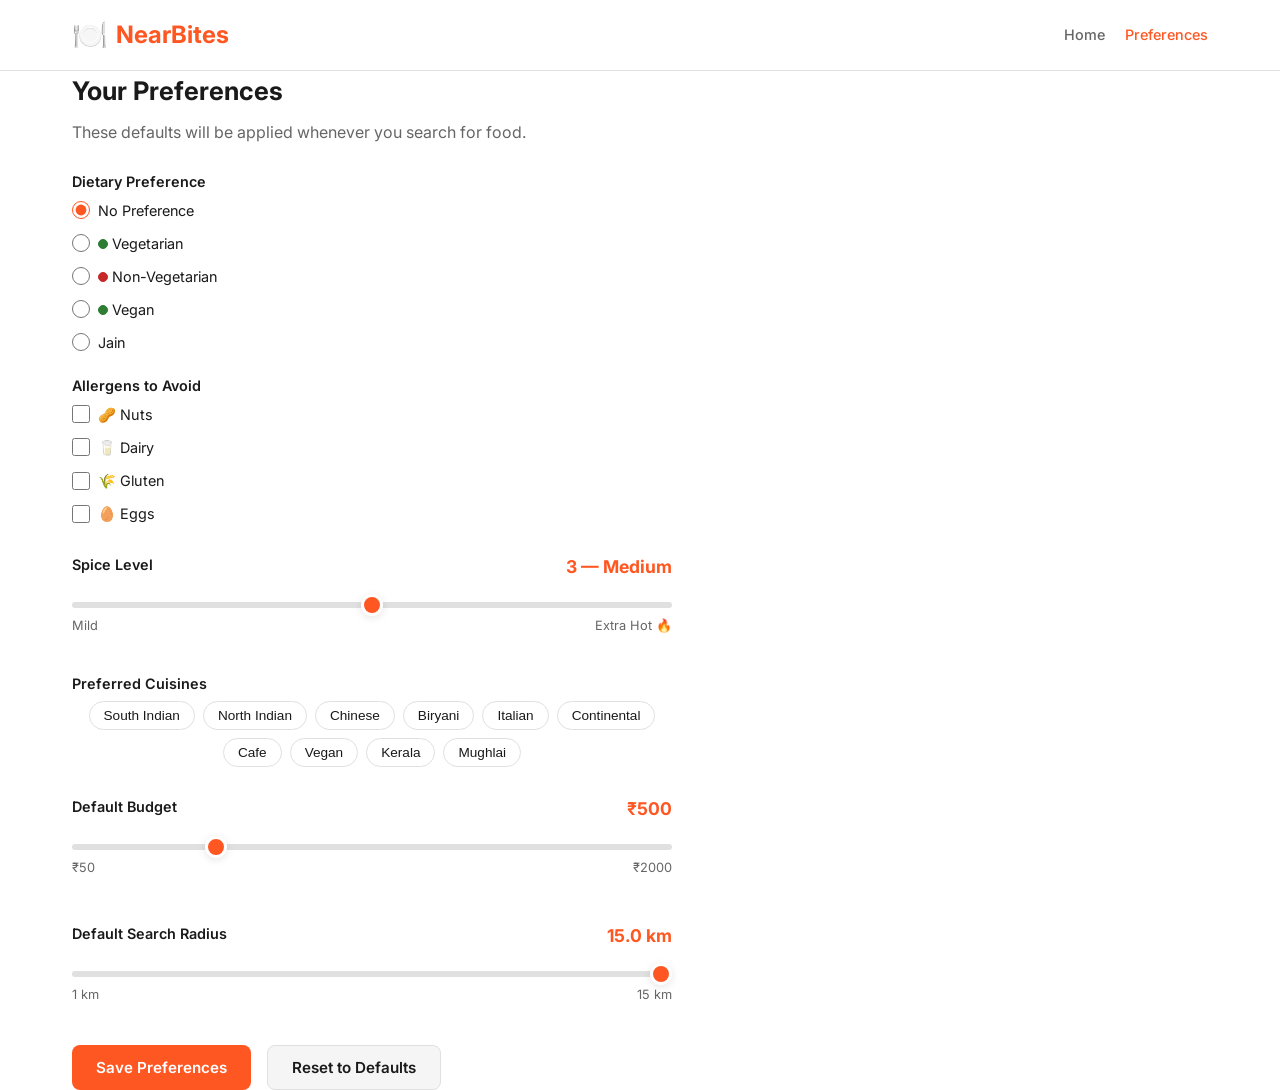
==== frontend/preferences.html @ 2220579f "Initial NearBites setup" ====
<!DOCTYPE html>
<html lang="en">
<head>
    <meta charset="UTF-8">
    <meta name="viewport" content="width=device-width, initial-scale=1.0">
    <title>NearBites — Preferences</title>
    <link rel="stylesheet" href="css/style.css">
    <link rel="stylesheet" href="css/responsive.css">
</head>
<body>
    <header class="header">
        <div class="container">
            <a href="index.html" class="logo">
                <span class="logo-icon">🍽️</span>
                <span>NearBites</span>
            </a>
            <nav>
                <ul class="nav-links">
                    <li><a href="index.html">Home</a></li>
                    <li><a href="preferences.html" class="active">Preferences</a></li>
                </ul>
            </nav>
        </div>
    </header>

    <div class="container section">
        <h1 style="font-size:1.6rem;margin-bottom:8px">Your Preferences</h1>
        <p class="text-secondary mb-24">These defaults will be applied whenever you search for food.</p>

        <div style="max-width:600px">
            <!-- Dietary Preference -->
            <div class="form-group">
                <p class="form-label">Dietary Preference</p>
                <div class="radio-group" id="dietary-options">
                    <label class="radio-label">
                        <input type="radio" name="dietary" value="">
                        <span>No Preference</span>
                    </label>
                    <label class="radio-label">
                        <input type="radio" name="dietary" value="veg">
                        <span><span class="dot dot-veg"></span> Vegetarian</span>
                    </label>
                    <label class="radio-label">
                        <input type="radio" name="dietary" value="non-veg">
                        <span><span class="dot dot-nonveg"></span> Non-Vegetarian</span>
                    </label>
                    <label class="radio-label">
                        <input type="radio" name="dietary" value="vegan">
                        <span><span class="dot dot-veg"></span> Vegan</span>
                    </label>
                    <label class="radio-label">
                        <input type="radio" name="dietary" value="jain">
                        <span>Jain</span>
                    </label>
                </div>
            </div>

            <!-- Allergens -->
            <div class="form-group">
                <p class="form-label">Allergens to Avoid</p>
                <div class="checkbox-group" id="allergen-options">
                    <label class="checkbox-label">
                        <input type="checkbox" name="allergens" value="nuts">
                        <span>🥜 Nuts</span>
                    </label>
                    <label class="checkbox-label">
                        <input type="checkbox" name="allergens" value="dairy">
                        <span>🥛 Dairy</span>
                    </label>
                    <label class="checkbox-label">
                        <input type="checkbox" name="allergens" value="gluten">
                        <span>🌾 Gluten</span>
                    </label>
                    <label class="checkbox-label">
                        <input type="checkbox" name="allergens" value="eggs">
                        <span>🥚 Eggs</span>
                    </label>
                </div>
            </div>

            <!-- Spice Level -->
            <div class="form-group">
                <div class="slider-container">
                    <div class="slider-label">
                        <span class="form-label">Spice Level</span>
                        <span class="slider-value" id="spice-display">3 — Medium</span>
                    </div>
                    <input type="range" id="spice-slider" min="1" max="5" step="1" value="3">
                    <div class="slider-label text-secondary" style="font-size:0.8rem">
                        <span>Mild</span>
                        <span>Extra Hot 🔥</span>
                    </div>
                </div>
            </div>

            <!-- Cuisine Preferences -->
            <div class="form-group">
                <p class="form-label">Preferred Cuisines</p>
                <div class="chip-group" id="cuisine-options">
                    <button type="button" class="chip" data-cuisine="south-indian">South Indian</button>
                    <button type="button" class="chip" data-cuisine="north-indian">North Indian</button>
                    <button type="button" class="chip" data-cuisine="chinese">Chinese</button>
                    <button type="button" class="chip" data-cuisine="biryani">Biryani</button>
                    <button type="button" class="chip" data-cuisine="italian">Italian</button>
                    <button type="button" class="chip" data-cuisine="continental">Continental</button>
                    <button type="button" class="chip" data-cuisine="cafe">Cafe</button>
                    <button type="button" class="chip" data-cuisine="vegan">Vegan</button>
                    <button type="button" class="chip" data-cuisine="kerala">Kerala</button>
                    <button type="button" class="chip" data-cuisine="mughlai">Mughlai</button>
                </div>
            </div>

            <!-- Default Budget -->
            <div class="form-group">
                <div class="slider-container">
                    <div class="slider-label">
                        <span class="form-label">Default Budget</span>
                        <span class="slider-value" id="budget-display">₹500</span>
                    </div>
                    <input type="range" id="budget-slider" min="50" max="2000" step="50" value="500">
                    <div class="slider-label text-secondary" style="font-size:0.8rem">
                        <span>₹50</span>
                        <span>₹2000</span>
                    </div>
                </div>
            </div>

            <!-- Default Radius -->
            <div class="form-group">
                <div class="slider-container">
                    <div class="slider-label">
                        <span class="form-label">Default Search Radius</span>
                        <span class="slider-value" id="radius-display">5.0 km</span>
                    </div>
                    <input type="range" id="radius-slider" min="1000" max="15000" step="500" value="5000">
                    <div class="slider-label text-secondary" style="font-size:0.8rem">
                        <span>1 km</span>
                        <span>15 km</span>
                    </div>
                </div>
            </div>

            <!-- Actions -->
            <div class="flex gap-16 mt-24">
                <button class="btn btn-primary" id="save-btn">Save Preferences</button>
                <button class="btn btn-secondary" id="reset-btn">Reset to Defaults</button>
            </div>
        </div>
    </div>

    <script type="module">
        import { getPreferences, savePreferences, resetPreferences, showToast } from './js/preferences.js';

        const spiceLabels = { 1: "Mild", 2: "Mild-Medium", 3: "Medium", 4: "Hot", 5: "Extra Hot 🔥" };

        function loadForm() {
            const prefs = getPreferences();

            // Dietary
            const dietaryRadio = document.querySelector(`input[name="dietary"][value="${prefs.defaultDietary || ""}"]`);
            if (dietaryRadio) dietaryRadio.checked = true;

            // Allergens
            (prefs.allergens || []).forEach(a => {
                const cb = document.querySelector(`input[name="allergens"][value="${a}"]`);
                if (cb) cb.checked = true;
            });

            // Spice
            const spiceSlider = document.getElementById("spice-slider");
            spiceSlider.value = prefs.spiceLevel || 3;
            document.getElementById("spice-display").textContent = `${spiceSlider.value} — ${spiceLabels[spiceSlider.value]}`;

            // Cuisines
            (prefs.defaultCuisines || []).forEach(c => {
                const chip = document.querySelector(`[data-cuisine="${c}"]`);
                if (chip) chip.classList.add("active");
            });

            // Budget
            const budgetSlider = document.getElementById("budget-slider");
            budgetSlider.value = prefs.defaultBudget || 500;
            document.getElementById("budget-display").textContent = `₹${budgetSlider.value}`;

            // Radius
            const radiusSlider = document.getElementById("radius-slider");
            radiusSlider.value = prefs.defaultRadius || 5000;
            document.getElementById("radius-display").textContent = `${(radiusSlider.value / 1000).toFixed(1)} km`;
        }

        function getFormValues() {
            const dietary = document.querySelector('input[name="dietary"]:checked');
            const allergens = Array.from(document.querySelectorAll('input[name="allergens"]:checked'))
                .map(cb => cb.value);
            const cuisines = Array.from(document.querySelectorAll('[data-cuisine].active'))
                .map(c => c.dataset.cuisine);

            return {
                defaultDietary: dietary ? dietary.value : "",
                allergens,
                spiceLevel: parseInt(document.getElementById("spice-slider").value),
                defaultCuisines: cuisines,
                defaultBudget: parseInt(document.getElementById("budget-slider").value),
                defaultRadius: parseInt(document.getElementById("radius-slider").value),
            };
        }

        // Spice slider live update
        document.getElementById("spice-slider").addEventListener("input", (e) => {
            document.getElementById("spice-display").textContent = `${e.target.value} — ${spiceLabels[e.target.value]}`;
        });

        // Budget slider live update
        document.getElementById("budget-slider").addEventListener("input", (e) => {
            document.getElementById("budget-display").textContent = `₹${e.target.value}`;
        });

        // Radius slider live update
        document.getElementById("radius-slider").addEventListener("input", (e) => {
            document.getElementById("radius-display").textContent = `${(e.target.value / 1000).toFixed(1)} km`;
        });

        // Cuisine chips toggle
        document.querySelectorAll("[data-cuisine]").forEach(chip => {
            chip.addEventListener("click", () => chip.classList.toggle("active"));
        });

        // Save
        document.getElementById("save-btn").addEventListener("click", () => {
            savePreferences(getFormValues());
            showToast("Preferences saved!");
        });

        // Reset
        document.getElementById("reset-btn").addEventListener("click", () => {
            resetPreferences();
            loadForm();
            showToast("Preferences reset to defaults.");
        });

        // Init
        loadForm();
    </script>
</body>
</html>
---- frontend/css/style.css ----
@import url('https://fonts.googleapis.com/css2?family=Inter:wght@300;400;500;600;700&display=swap');

:root {
    --primary: #FF5722;
    --primary-dark: #E64A19;
    --primary-light: #FF8A65;
    --bg: #FFFFFF;
    --text: #1A1A1A;
    --text-secondary: #666666;
    --surface: #F5F5F5;
    --border: #E0E0E0;
    --success: #4CAF50;
    --warning: #FFC107;
    --error: #F44336;
    --veg: #2E7D32;
    --non-veg: #C62828;
    --shadow: 0 2px 8px rgba(0, 0, 0, 0.1);
    --shadow-hover: 0 4px 16px rgba(0, 0, 0, 0.15);
    --radius: 12px;
    --radius-sm: 8px;
    --transition: all 0.3s ease;
}

* {
    margin: 0;
    padding: 0;
    box-sizing: border-box;
}

body {
    font-family: 'Inter', -apple-system, BlinkMacSystemFont, sans-serif;
    color: var(--text);
    background: var(--bg);
    line-height: 1.6;
    -webkit-font-smoothing: antialiased;
}

a {
    color: var(--primary);
    text-decoration: none;
    transition: var(--transition);
}

a:hover {
    color: var(--primary-dark);
}

/* Layout */
.container {
    max-width: 1200px;
    margin: 0 auto;
    padding: 0 16px;
}

.grid {
    display: grid;
    gap: 16px;
    grid-template-columns: 1fr;
}

/* Header */
.header {
    background: var(--bg);
    border-bottom: 1px solid var(--border);
    padding: 12px 0;
    position: sticky;
    top: 0;
    z-index: 100;
}

.header .container {
    display: flex;
    align-items: center;
    justify-content: space-between;
}

.logo {
    font-size: 1.5rem;
    font-weight: 700;
    color: var(--primary);
    display: flex;
    align-items: center;
    gap: 8px;
}

.logo-icon {
    font-size: 1.8rem;
}

.nav-links {
    display: flex;
    gap: 20px;
    list-style: none;
}

.nav-links a {
    color: var(--text-secondary);
    font-weight: 500;
    font-size: 0.9rem;
}

.nav-links a:hover,
.nav-links a.active {
    color: var(--primary);
}

/* Hero */
.hero {
    text-align: center;
    padding: 60px 16px 40px;
    background: linear-gradient(135deg, #FFF3E0 0%, #FFE0B2 100%);
}

.hero h1 {
    font-size: 2rem;
    font-weight: 700;
    margin-bottom: 8px;
    color: var(--text);
}

.hero p {
    font-size: 1.1rem;
    color: var(--text-secondary);
    margin-bottom: 32px;
}

/* Buttons */
.btn {
    display: inline-flex;
    align-items: center;
    justify-content: center;
    gap: 8px;
    padding: 12px 24px;
    border-radius: var(--radius-sm);
    font-family: inherit;
    font-size: 0.95rem;
    font-weight: 600;
    cursor: pointer;
    border: none;
    transition: var(--transition);
}

.btn-primary {
    background: var(--primary);
    color: white;
}

.btn-primary:hover {
    background: var(--primary-dark);
    transform: translateY(-1px);
    box-shadow: var(--shadow-hover);
}

.btn-secondary {
    background: var(--surface);
    color: var(--text);
    border: 1px solid var(--border);
}

.btn-secondary:hover {
    background: var(--border);
}

.btn-outline {
    background: transparent;
    color: var(--primary);
    border: 2px solid var(--primary);
}

.btn-outline:hover {
    background: var(--primary);
    color: white;
}

.btn-icon {
    width: 40px;
    height: 40px;
    padding: 0;
    border-radius: 50%;
}

.btn-sm {
    padding: 8px 16px;
    font-size: 0.85rem;
}

.btn-lg {
    padding: 16px 32px;
    font-size: 1.1rem;
}

.btn:disabled {
    opacity: 0.5;
    cursor: not-allowed;
    transform: none;
}

/* Cards */
.card {
    background: var(--bg);
    border-radius: var(--radius);
    box-shadow: var(--shadow);
    overflow: hidden;
    transition: var(--transition);
}

.card:hover {
    box-shadow: var(--shadow-hover);
    transform: translateY(-2px);
}

.card-img {
    width: 100%;
    height: 180px;
    object-fit: cover;
    background: var(--surface);
}

.card-body {
    padding: 16px;
}

.card-title {
    font-size: 1.1rem;
    font-weight: 600;
    margin-bottom: 4px;
}

.card-subtitle {
    font-size: 0.85rem;
    color: var(--text-secondary);
    margin-bottom: 8px;
}

.card-meta {
    display: flex;
    align-items: center;
    gap: 12px;
    flex-wrap: wrap;
    font-size: 0.85rem;
    color: var(--text-secondary);
}

/* Chips / Tags */
.chip {
    display: inline-flex;
    align-items: center;
    padding: 6px 14px;
    border-radius: 20px;
    font-size: 0.85rem;
    font-weight: 500;
    cursor: pointer;
    transition: var(--transition);
    border: 1px solid var(--border);
    background: var(--bg);
    color: var(--text);
    user-select: none;
}

.chip:hover {
    border-color: var(--primary);
    color: var(--primary);
}

.chip.active {
    background: var(--primary);
    color: white;
    border-color: var(--primary);
}

.chip-group {
    display: flex;
    flex-wrap: wrap;
    gap: 8px;
}

.tag {
    display: inline-flex;
    align-items: center;
    padding: 2px 8px;
    border-radius: 4px;
    font-size: 0.75rem;
    font-weight: 500;
    background: var(--surface);
    color: var(--text-secondary);
}

.tag-cuisine {
    background: #FFF3E0;
    color: #E65100;
}

/* Veg/Non-veg indicators */
.diet-badge {
    display: inline-flex;
    align-items: center;
    gap: 4px;
    font-size: 0.8rem;
    font-weight: 500;
}

.dot {
    width: 10px;
    height: 10px;
    border-radius: 50%;
    display: inline-block;
    border: 1.5px solid;
}

.dot-veg {
    background: var(--veg);
    border-color: var(--veg);
}

.dot-nonveg {
    background: var(--non-veg);
    border-color: var(--non-veg);
}

.dot-vegan {
    background: var(--veg);
    border-color: var(--veg);
    position: relative;
}

/* Rating */
.rating {
    display: inline-flex;
    align-items: center;
    gap: 4px;
    font-weight: 600;
    color: var(--text);
}

.rating-star {
    color: #FFC107;
}

.rating-count {
    font-weight: 400;
    color: var(--text-secondary);
    font-size: 0.85rem;
}

/* Price level */
.price-level {
    color: var(--text-secondary);
    font-weight: 500;
}

.price-level .active-price {
    color: var(--veg);
    font-weight: 700;
}

/* Badge */
.badge {
    display: inline-flex;
    align-items: center;
    padding: 3px 10px;
    border-radius: 4px;
    font-size: 0.75rem;
    font-weight: 600;
    text-transform: uppercase;
    letter-spacing: 0.5px;
}

.badge-open {
    background: #E8F5E9;
    color: var(--veg);
}

.badge-closed {
    background: #FFEBEE;
    color: var(--non-veg);
}

.badge-budget {
    background: #E8F5E9;
    color: var(--veg);
}

.badge-over-budget {
    background: #FFF3E0;
    color: #E65100;
}

/* Forms */
.form-group {
    margin-bottom: 20px;
}

.form-label {
    display: block;
    font-weight: 600;
    margin-bottom: 6px;
    font-size: 0.9rem;
    color: var(--text);
}

.form-input {
    width: 100%;
    padding: 12px 16px;
    border: 1px solid var(--border);
    border-radius: var(--radius-sm);
    font-family: inherit;
    font-size: 0.95rem;
    transition: var(--transition);
    background: var(--bg);
}

.form-input:focus {
    outline: none;
    border-color: var(--primary);
    box-shadow: 0 0 0 3px rgba(255, 87, 34, 0.1);
}

/* Slider */
.slider-container {
    padding: 8px 0;
}

.slider-label {
    display: flex;
    justify-content: space-between;
    margin-bottom: 8px;
    font-size: 0.9rem;
}

.slider-value {
    font-weight: 700;
    color: var(--primary);
    font-size: 1.1rem;
}

input[type="range"] {
    -webkit-appearance: none;
    appearance: none;
    width: 100%;
    height: 6px;
    border-radius: 3px;
    background: var(--border);
    outline: none;
    transition: var(--transition);
}

input[type="range"]::-webkit-slider-thumb {
    -webkit-appearance: none;
    appearance: none;
    width: 22px;
    height: 22px;
    border-radius: 50%;
    background: var(--primary);
    cursor: pointer;
    border: 3px solid white;
    box-shadow: var(--shadow);
}

input[type="range"]::-moz-range-thumb {
    width: 22px;
    height: 22px;
    border-radius: 50%;
    background: var(--primary);
    cursor: pointer;
    border: 3px solid white;
    box-shadow: var(--shadow);
}

/* Tabs */
.tabs {
    display: flex;
    border-bottom: 2px solid var(--border);
    gap: 0;
}

.tab {
    padding: 12px 24px;
    font-weight: 500;
    color: var(--text-secondary);
    cursor: pointer;
    border-bottom: 2px solid transparent;
    margin-bottom: -2px;
    transition: var(--transition);
    background: none;
    border-top: none;
    border-left: none;
    border-right: none;
    font-family: inherit;
    font-size: 0.95rem;
}

.tab:hover {
    color: var(--primary);
}

.tab.active {
    color: var(--primary);
    border-bottom-color: var(--primary);
    font-weight: 600;
}

.tab-content {
    display: none;
    padding: 16px 0;
}

.tab-content.active {
    display: block;
}

/* Sidebar */
.sidebar {
    background: var(--bg);
    border-right: 1px solid var(--border);
    padding: 16px;
    border-radius: var(--radius);
    box-shadow: var(--shadow);
}

.sidebar h3 {
    font-size: 1rem;
    margin-bottom: 16px;
    color: var(--text);
}

.sidebar-section {
    margin-bottom: 24px;
    padding-bottom: 16px;
    border-bottom: 1px solid var(--border);
}

.sidebar-section:last-child {
    border-bottom: none;
}

.sidebar-toggle {
    display: flex;
    align-items: center;
    justify-content: space-between;
    width: 100%;
    padding: 12px 16px;
    background: var(--surface);
    border: none;
    border-radius: var(--radius-sm);
    font-family: inherit;
    font-size: 0.95rem;
    font-weight: 600;
    cursor: pointer;
    margin-bottom: 16px;
}

/* Map */
.map-container {
    width: 100%;
    height: 400px;
    border-radius: var(--radius);
    overflow: hidden;
    box-shadow: var(--shadow);
}

.map-container-sm {
    height: 250px;
}

/* Loading skeleton */
.skeleton {
    background: linear-gradient(90deg, var(--surface) 25%, #E8E8E8 50%, var(--surface) 75%);
    background-size: 200% 100%;
    animation: shimmer 1.5s infinite;
    border-radius: var(--radius-sm);
}

.skeleton-card {
    height: 280px;
    border-radius: var(--radius);
}

.skeleton-text {
    height: 16px;
    margin-bottom: 8px;
    width: 80%;
}

.skeleton-text-sm {
    height: 12px;
    width: 60%;
}

@keyframes shimmer {
    0% { background-position: -200% 0; }
    100% { background-position: 200% 0; }
}

/* Empty state */
.empty-state {
    text-align: center;
    padding: 60px 20px;
    color: var(--text-secondary);
}

.empty-state-icon {
    font-size: 4rem;
    margin-bottom: 16px;
    opacity: 0.5;
}

.empty-state h3 {
    font-size: 1.2rem;
    color: var(--text);
    margin-bottom: 8px;
}

.empty-state p {
    font-size: 0.95rem;
    max-width: 400px;
    margin: 0 auto;
}

/* Sticky top bar */
.top-bar {
    background: var(--bg);
    border-bottom: 1px solid var(--border);
    padding: 10px 0;
    position: sticky;
    top: 56px;
    z-index: 90;
}

.top-bar .container {
    display: flex;
    align-items: center;
    gap: 12px;
    flex-wrap: wrap;
    font-size: 0.85rem;
}

.top-bar-item {
    display: flex;
    align-items: center;
    gap: 4px;
    color: var(--text-secondary);
}

.top-bar-item strong {
    color: var(--text);
}

/* Dish card (for Dish view) */
.dish-card {
    display: flex;
    align-items: center;
    justify-content: space-between;
    padding: 12px 16px;
    background: var(--bg);
    border: 1px solid var(--border);
    border-radius: var(--radius-sm);
    transition: var(--transition);
}

.dish-card:hover {
    border-color: var(--primary-light);
    box-shadow: var(--shadow);
}

.dish-card-info {
    flex: 1;
}

.dish-card-name {
    font-weight: 600;
    font-size: 0.95rem;
    margin-bottom: 2px;
}

.dish-card-restaurant {
    font-size: 0.8rem;
    color: var(--text-secondary);
}

.dish-card-price {
    font-weight: 700;
    font-size: 1.1rem;
    color: var(--primary);
    white-space: nowrap;
    margin-left: 16px;
}

.dish-card-meta {
    display: flex;
    align-items: center;
    gap: 8px;
    margin-top: 4px;
    font-size: 0.8rem;
    color: var(--text-secondary);
}

/* Dish in restaurant detail */
.menu-section {
    margin-bottom: 24px;
}

.menu-section h3 {
    font-size: 1.1rem;
    font-weight: 600;
    margin-bottom: 12px;
    padding-bottom: 8px;
    border-bottom: 2px solid var(--primary);
    color: var(--text);
}

.menu-item {
    display: flex;
    align-items: flex-start;
    justify-content: space-between;
    padding: 12px 0;
    border-bottom: 1px solid var(--surface);
}

.menu-item:last-child {
    border-bottom: none;
}

.menu-item-info {
    flex: 1;
    margin-right: 16px;
}

.menu-item-name {
    font-weight: 600;
    display: flex;
    align-items: center;
    gap: 6px;
}

.menu-item-desc {
    font-size: 0.85rem;
    color: var(--text-secondary);
    margin-top: 2px;
}

.menu-item-price {
    font-weight: 700;
    font-size: 1rem;
    white-space: nowrap;
}

.menu-item.over-budget {
    opacity: 0.5;
}

.menu-item.over-budget .menu-item-price {
    color: var(--text-secondary);
}

/* Toast */
.toast {
    position: fixed;
    bottom: 24px;
    left: 50%;
    transform: translateX(-50%) translateY(100px);
    background: var(--text);
    color: white;
    padding: 12px 24px;
    border-radius: var(--radius-sm);
    font-size: 0.9rem;
    font-weight: 500;
    box-shadow: var(--shadow-hover);
    z-index: 1000;
    transition: transform 0.3s ease;
    pointer-events: none;
}

.toast.show {
    transform: translateX(-50%) translateY(0);
}

/* Restaurant detail hero */
.restaurant-hero {
    background: var(--surface);
    padding: 24px 0;
}

.restaurant-hero h1 {
    font-size: 1.8rem;
    margin-bottom: 8px;
}

.restaurant-meta {
    display: flex;
    align-items: center;
    gap: 16px;
    flex-wrap: wrap;
    margin-bottom: 12px;
}

/* Location input */
.location-input-group {
    display: flex;
    gap: 8px;
    max-width: 500px;
    margin: 0 auto;
}

.location-input-group .form-input {
    flex: 1;
}

/* Section */
.section {
    padding: 24px 0;
}

.section-title {
    font-size: 1.2rem;
    font-weight: 700;
    margin-bottom: 16px;
    color: var(--text);
}

/* Checkbox/Radio */
.checkbox-group,
.radio-group {
    display: flex;
    flex-direction: column;
    gap: 10px;
}

.checkbox-label,
.radio-label {
    display: flex;
    align-items: center;
    gap: 8px;
    cursor: pointer;
    font-size: 0.9rem;
}

.checkbox-label input,
.radio-label input {
    accent-color: var(--primary);
    width: 18px;
    height: 18px;
}

/* Info window on map */
.info-window {
    padding: 4px;
    min-width: 200px;
}

.info-window h4 {
    margin-bottom: 4px;
    font-size: 1rem;
}

.info-window p {
    font-size: 0.85rem;
    color: var(--text-secondary);
    margin-bottom: 4px;
}

.info-window .btn {
    margin-top: 8px;
    padding: 6px 12px;
    font-size: 0.8rem;
}

/* Page layout with sidebar */
.page-layout {
    display: flex;
    gap: 24px;
    align-items: flex-start;
}

.page-main {
    flex: 1;
    min-width: 0;
}

/* Results count */
.results-count {
    font-size: 0.9rem;
    color: var(--text-secondary);
    margin-bottom: 16px;
}

.results-count strong {
    color: var(--text);
}

/* Utility */
.text-center { text-align: center; }
.text-primary { color: var(--primary); }
.text-secondary { color: var(--text-secondary); }
.mt-8 { margin-top: 8px; }
.mt-16 { margin-top: 16px; }
.mt-24 { margin-top: 24px; }
.mb-8 { margin-bottom: 8px; }
.mb-16 { margin-bottom: 16px; }
.mb-24 { margin-bottom: 24px; }
.flex { display: flex; }
.flex-wrap { flex-wrap: wrap; }
.items-center { align-items: center; }
.justify-between { justify-content: space-between; }
.gap-8 { gap: 8px; }
.gap-16 { gap: 16px; }
.hidden { display: none !important; }

/* Star rating input */
.star-rating {
    display: flex;
    gap: 4px;
}

.star-rating .star {
    font-size: 1.8rem;
    cursor: pointer;
    color: #CCC;
    transition: color 0.15s ease;
    user-select: none;
}

.star-rating .star:hover {
    transform: scale(1.1);
}

/* Placeholder image */
.placeholder-img {
    background: linear-gradient(135deg, #FFE0B2 0%, #FFCC80 100%);
    display: flex;
    align-items: center;
    justify-content: center;
    color: var(--primary);
    font-size: 2rem;
}
---- frontend/css/responsive.css ----
/* Tablet: 768px+ */
@media (min-width: 768px) {
    .hero h1 {
        font-size: 2.5rem;
    }

    .hero p {
        font-size: 1.2rem;
    }

    .grid {
        grid-template-columns: repeat(2, 1fr);
    }

    .page-layout {
        flex-direction: row;
    }

    .sidebar {
        width: 280px;
        flex-shrink: 0;
        position: sticky;
        top: 110px;
        max-height: calc(100vh - 130px);
        overflow-y: auto;
    }

    .sidebar-toggle {
        display: none;
    }

    .map-container {
        height: 500px;
    }

    .location-input-group {
        max-width: 600px;
    }

    .chip-group {
        justify-content: center;
    }

    .restaurant-hero h1 {
        font-size: 2.2rem;
    }

    .container {
        padding: 0 24px;
    }
}

/* Desktop: 1024px+ */
@media (min-width: 1024px) {
    .hero h1 {
        font-size: 3rem;
    }

    .grid {
        grid-template-columns: repeat(3, 1fr);
    }

    .sidebar {
        width: 300px;
    }

    .map-container {
        height: 600px;
    }

    .container {
        padding: 0 32px;
    }

    .hero {
        padding: 80px 32px 60px;
    }
}

/* Mobile-only adjustments */
@media (max-width: 767px) {
    .page-layout {
        flex-direction: column;
    }

    .sidebar {
        display: none;
        width: 100%;
        position: fixed;
        top: 0;
        left: 0;
        right: 0;
        bottom: 0;
        z-index: 200;
        border-radius: 0;
        overflow-y: auto;
        padding: 16px;
        padding-top: 60px;
    }

    .sidebar.open {
        display: block;
    }

    .sidebar-close {
        position: absolute;
        top: 16px;
        right: 16px;
        background: none;
        border: none;
        font-size: 1.5rem;
        cursor: pointer;
        color: var(--text);
    }

    .sidebar-toggle {
        display: flex;
    }

    .nav-links {
        gap: 12px;
    }

    .nav-links a {
        font-size: 0.8rem;
    }

    .top-bar .container {
        overflow-x: auto;
        flex-wrap: nowrap;
        padding-bottom: 4px;
    }

    .top-bar-item {
        white-space: nowrap;
    }

    .tabs {
        overflow-x: auto;
    }

    .tab {
        white-space: nowrap;
        padding: 10px 16px;
        font-size: 0.85rem;
    }

    .restaurant-meta {
        flex-direction: column;
        align-items: flex-start;
        gap: 8px;
    }

    .card-img {
        height: 150px;
    }

    .dish-card {
        flex-direction: column;
        align-items: flex-start;
        gap: 8px;
    }

    .dish-card-price {
        margin-left: 0;
    }

    .hero {
        padding: 40px 16px 32px;
    }

    .btn-lg {
        width: 100%;
    }
}
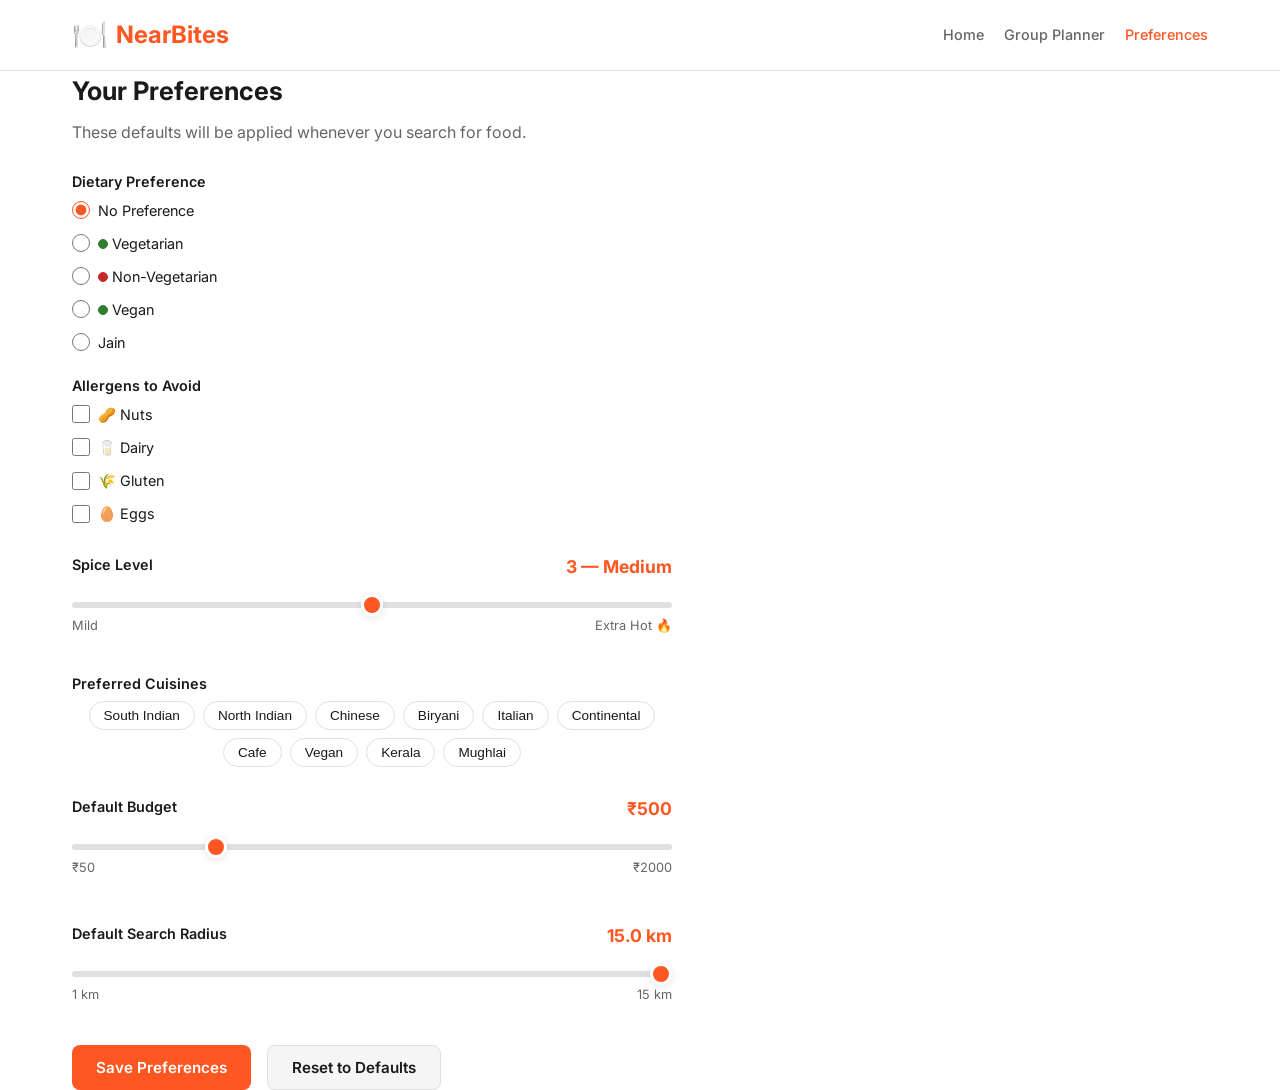
==== commit 5237f03f: "Add group planner with multi-course recommendation engine - New recommender/ package (filters, budge" ====
--- a/frontend/preferences.html
+++ b/frontend/preferences.html
@@ -17,6 +17,7 @@
             <nav>
                 <ul class="nav-links">
                     <li><a href="index.html">Home</a></li>
+                    <li><a href="group_planner.html">Group Planner</a></li>
                     <li><a href="preferences.html" class="active">Preferences</a></li>
                 </ul>
             </nav>
